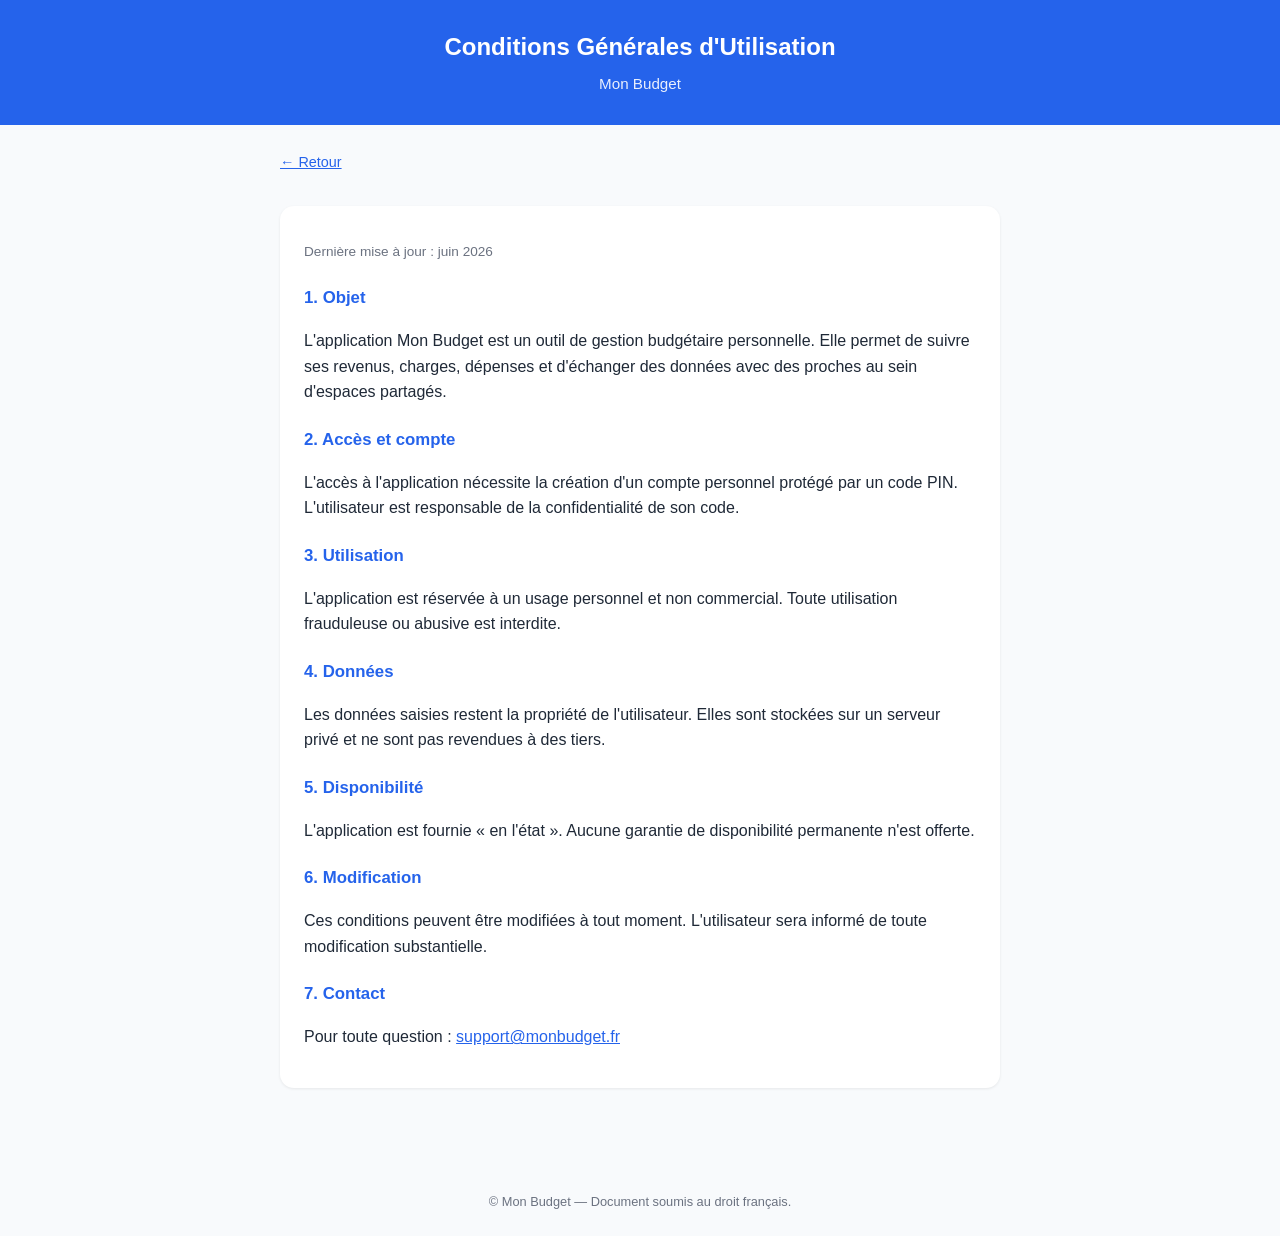
==== cgu.html @ 4097e833 "Pages légales Mon Budget (confidentialité, CGU, mentions légales)" ====
<!DOCTYPE html>
<html lang="fr">
<head>
<meta charset="utf-8">
<meta name="viewport" content="width=device-width, initial-scale=1">
<title>Conditions Générales d'Utilisation — Mon Budget</title>
<link rel="stylesheet" href="style.css">
</head>
<body>
<header><h1>Conditions Générales d'Utilisation</h1><p>Mon Budget</p></header>
<main>
  <a class="back" href="index.html">← Retour</a>
  <div class="card">
    <p class="maj">Dernière mise à jour : juin 2026</p>

    <h2>1. Objet</h2>
    <p>L'application Mon Budget est un outil de gestion budgétaire personnelle. Elle permet
       de suivre ses revenus, charges, dépenses et d'échanger des données avec des proches
       au sein d'espaces partagés.</p>

    <h2>2. Accès et compte</h2>
    <p>L'accès à l'application nécessite la création d'un compte personnel protégé par un
       code PIN. L'utilisateur est responsable de la confidentialité de son code.</p>

    <h2>3. Utilisation</h2>
    <p>L'application est réservée à un usage personnel et non commercial. Toute utilisation
       frauduleuse ou abusive est interdite.</p>

    <h2>4. Données</h2>
    <p>Les données saisies restent la propriété de l'utilisateur. Elles sont stockées sur un
       serveur privé et ne sont pas revendues à des tiers.</p>

    <h2>5. Disponibilité</h2>
    <p>L'application est fournie « en l'état ». Aucune garantie de disponibilité permanente
       n'est offerte.</p>

    <h2>6. Modification</h2>
    <p>Ces conditions peuvent être modifiées à tout moment. L'utilisateur sera informé de
       toute modification substantielle.</p>

    <h2>7. Contact</h2>
    <p>Pour toute question : <a href="mailto:support@monbudget.fr">support@monbudget.fr</a></p>
  </div>
</main>
<footer>© Mon Budget — Document soumis au droit français.</footer>
</body>
</html>
---- style.css ----
:root { --bleu: #2563eb; --txt: #1f2937; --muted: #6b7280; --bg: #f8fafc; }
* { box-sizing: border-box; }
body {
  margin: 0; font-family: -apple-system, BlinkMacSystemFont, "Segoe UI", Roboto, Arial, sans-serif;
  color: var(--txt); background: var(--bg); line-height: 1.6;
}
header {
  background: var(--bleu); color: #fff; padding: 28px 20px; text-align: center;
}
header h1 { margin: 0; font-size: 1.5rem; }
header p { margin: 6px 0 0; opacity: .9; font-size: .95rem; }
main { max-width: 760px; margin: 0 auto; padding: 24px 20px 64px; }
.card {
  background: #fff; border-radius: 14px; padding: 22px 24px; margin: 16px 0;
  box-shadow: 0 1px 3px rgba(0,0,0,.08);
}
h2 { color: var(--bleu); font-size: 1.05rem; margin: 22px 0 6px; }
h2:first-child { margin-top: 0; }
.maj { color: var(--muted); font-size: .85rem; margin-bottom: 18px; }
a { color: var(--bleu); }
.menu { display: flex; flex-direction: column; gap: 12px; }
.menu a {
  display: block; background: #fff; border-radius: 12px; padding: 16px 18px;
  text-decoration: none; color: var(--txt); font-weight: 600;
  box-shadow: 0 1px 3px rgba(0,0,0,.08);
}
.menu a:hover { box-shadow: 0 2px 8px rgba(37,99,235,.18); }
.back { display: inline-block; margin-bottom: 16px; font-size: .9rem; }
footer { text-align: center; color: var(--muted); font-size: .8rem; padding: 24px; }
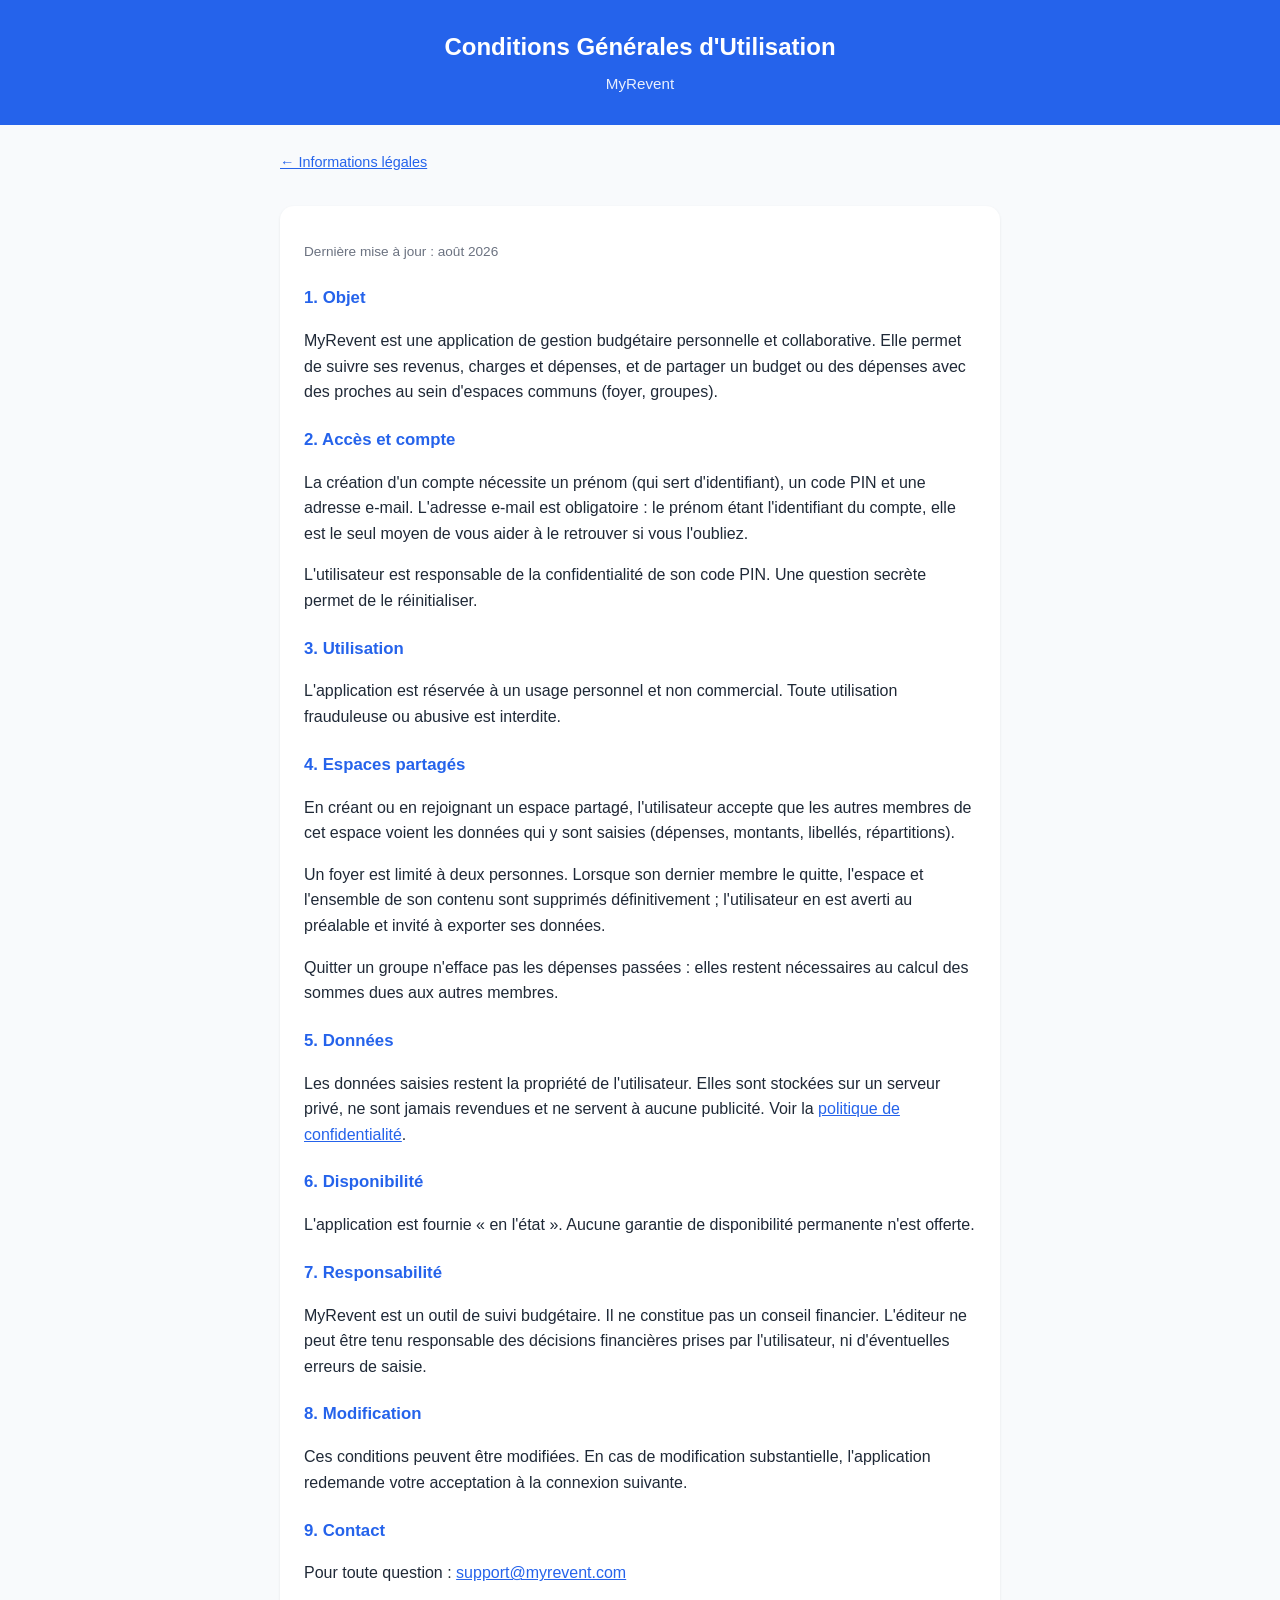
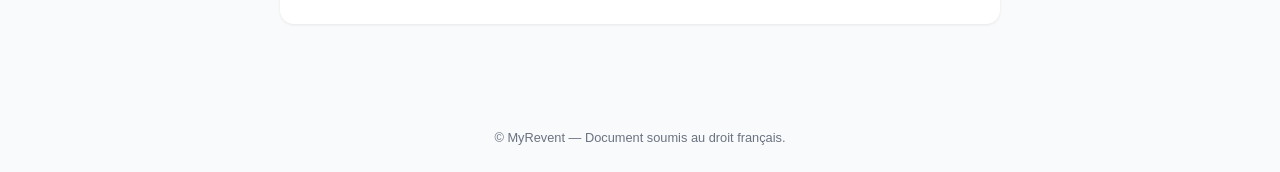
==== commit eb1f8717: "MyRevent : e-mail et Crashlytics declares, nouvelle adresse de contact Les trois textes dataient de " ====
--- a/cgu.html
+++ b/cgu.html
@@ -3,45 +3,66 @@
 <head>
 <meta charset="utf-8">
 <meta name="viewport" content="width=device-width, initial-scale=1">
-<title>Conditions Générales d'Utilisation — Mon Budget</title>
+<title>MyRevent — Conditions Générales d'Utilisation</title>
 <link rel="stylesheet" href="style.css">
 </head>
 <body>
-<header><h1>Conditions Générales d'Utilisation</h1><p>Mon Budget</p></header>
+<header>
+  <h1>Conditions Générales d'Utilisation</h1>
+  <p>MyRevent</p>
+</header>
 <main>
-  <a class="back" href="index.html">← Retour</a>
+  <a class="back" href="index.html">← Informations légales</a>
   <div class="card">
-    <p class="maj">Dernière mise à jour : juin 2026</p>
+    <p class="maj">Dernière mise à jour : août 2026</p>
 
     <h2>1. Objet</h2>
-    <p>L'application Mon Budget est un outil de gestion budgétaire personnelle. Elle permet
-       de suivre ses revenus, charges, dépenses et d'échanger des données avec des proches
-       au sein d'espaces partagés.</p>
+    <p>MyRevent est une application de gestion budgétaire personnelle et collaborative. Elle permet
+       de suivre ses revenus, charges et dépenses, et de partager un budget ou des dépenses avec des
+       proches au sein d'espaces communs (foyer, groupes).</p>
 
     <h2>2. Accès et compte</h2>
-    <p>L'accès à l'application nécessite la création d'un compte personnel protégé par un
-       code PIN. L'utilisateur est responsable de la confidentialité de son code.</p>
+    <p>La création d'un compte nécessite un prénom (qui sert d'identifiant), un code PIN et une
+       adresse e-mail. L'adresse e-mail est obligatoire : le prénom étant l'identifiant du compte,
+       elle est le seul moyen de vous aider à le retrouver si vous l'oubliez.</p>
+    <p>L'utilisateur est responsable de la confidentialité de son code PIN. Une question secrète
+       permet de le réinitialiser.</p>
 
     <h2>3. Utilisation</h2>
     <p>L'application est réservée à un usage personnel et non commercial. Toute utilisation
        frauduleuse ou abusive est interdite.</p>
 
-    <h2>4. Données</h2>
-    <p>Les données saisies restent la propriété de l'utilisateur. Elles sont stockées sur un
-       serveur privé et ne sont pas revendues à des tiers.</p>
+    <h2>4. Espaces partagés</h2>
+    <p>En créant ou en rejoignant un espace partagé, l'utilisateur accepte que les autres membres de
+       cet espace voient les données qui y sont saisies (dépenses, montants, libellés, répartitions).</p>
+    <p>Un foyer est limité à deux personnes. Lorsque son dernier membre le quitte, l'espace et
+       l'ensemble de son contenu sont supprimés définitivement ; l'utilisateur en est averti au
+       préalable et invité à exporter ses données.</p>
+    <p>Quitter un groupe n'efface pas les dépenses passées : elles restent nécessaires au calcul des
+       sommes dues aux autres membres.</p>
 
-    <h2>5. Disponibilité</h2>
-    <p>L'application est fournie « en l'état ». Aucune garantie de disponibilité permanente
-       n'est offerte.</p>
+    <h2>5. Données</h2>
+    <p>Les données saisies restent la propriété de l'utilisateur. Elles sont stockées sur un serveur
+       privé, ne sont jamais revendues et ne servent à aucune publicité. Voir la
+       <a href="confidentialite.html">politique de confidentialité</a>.</p>
 
-    <h2>6. Modification</h2>
-    <p>Ces conditions peuvent être modifiées à tout moment. L'utilisateur sera informé de
-       toute modification substantielle.</p>
+    <h2>6. Disponibilité</h2>
+    <p>L'application est fournie « en l'état ». Aucune garantie de disponibilité permanente n'est
+       offerte.</p>
 
-    <h2>7. Contact</h2>
-    <p>Pour toute question : <a href="mailto:support@monbudget.fr">support@monbudget.fr</a></p>
+    <h2>7. Responsabilité</h2>
+    <p>MyRevent est un outil de suivi budgétaire. Il ne constitue pas un conseil financier.
+       L'éditeur ne peut être tenu responsable des décisions financières prises par l'utilisateur,
+       ni d'éventuelles erreurs de saisie.</p>
+
+    <h2>8. Modification</h2>
+    <p>Ces conditions peuvent être modifiées. En cas de modification substantielle, l'application
+       redemande votre acceptation à la connexion suivante.</p>
+
+    <h2>9. Contact</h2>
+    <p>Pour toute question : <a href="mailto:support@myrevent.com">support@myrevent.com</a></p>
   </div>
 </main>
-<footer>© Mon Budget — Document soumis au droit français.</footer>
+<footer>© MyRevent — Document soumis au droit français.</footer>
 </body>
 </html>
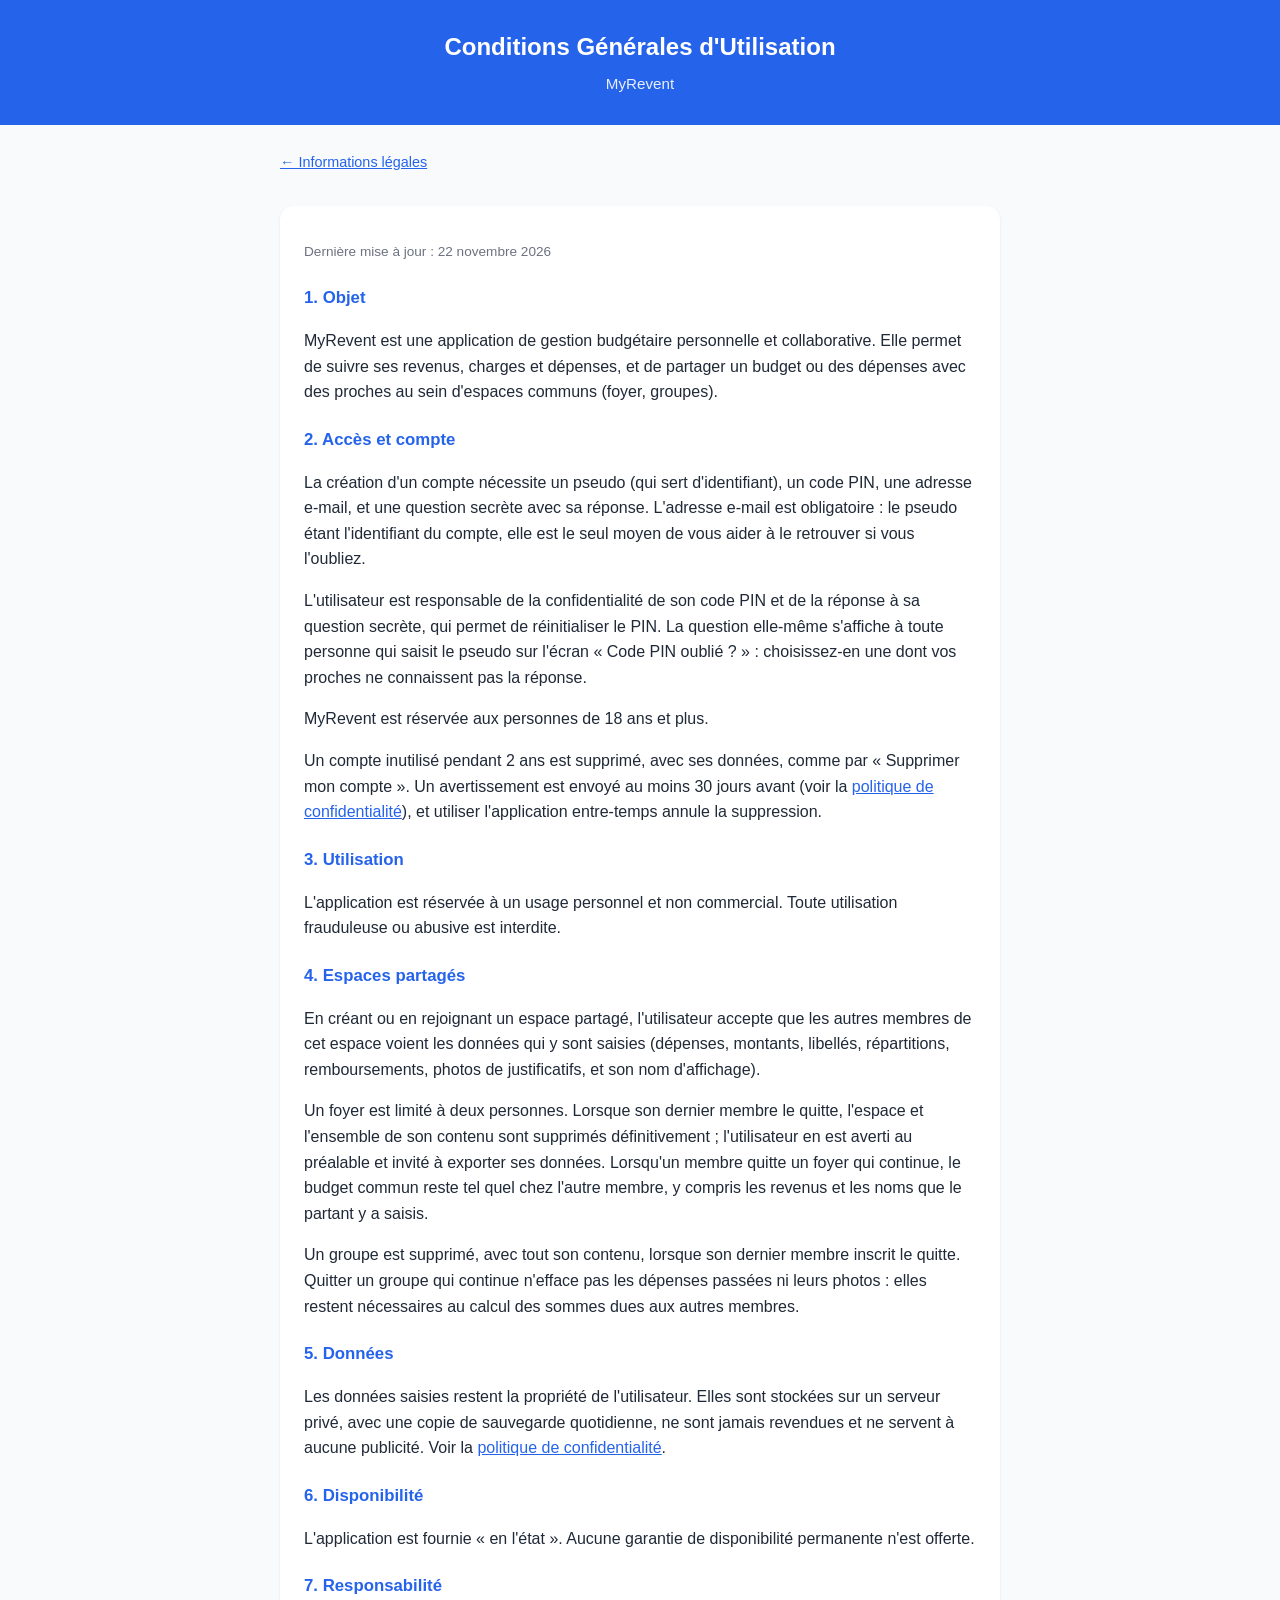
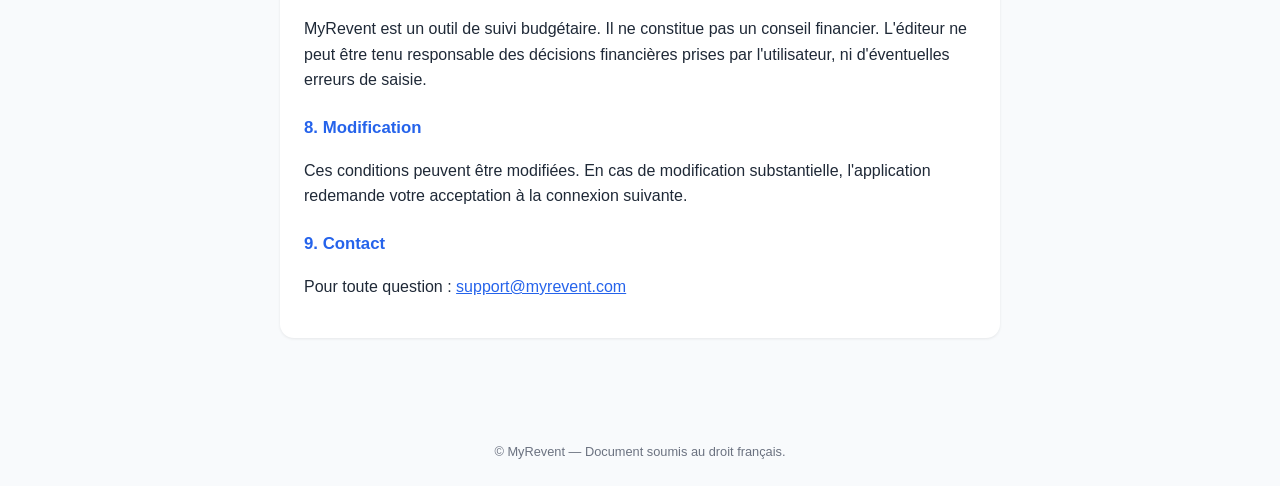
==== commit 5cfaf6bc: "Textes de novembre 2026 : hebergeur OVH, comptes inutilises, securite du serveur Politique de confid" ====
--- a/cgu.html
+++ b/cgu.html
@@ -14,7 +14,7 @@
 <main>
   <a class="back" href="index.html">← Informations légales</a>
   <div class="card">
-    <p class="maj">Dernière mise à jour : août 2026</p>
+    <p class="maj">Dernière mise à jour : 22 novembre 2026</p>
 
     <h2>1. Objet</h2>
     <p>MyRevent est une application de gestion budgétaire personnelle et collaborative. Elle permet
@@ -22,11 +22,19 @@
        proches au sein d'espaces communs (foyer, groupes).</p>
 
     <h2>2. Accès et compte</h2>
-    <p>La création d'un compte nécessite un prénom (qui sert d'identifiant), un code PIN et une
-       adresse e-mail. L'adresse e-mail est obligatoire : le prénom étant l'identifiant du compte,
-       elle est le seul moyen de vous aider à le retrouver si vous l'oubliez.</p>
-    <p>L'utilisateur est responsable de la confidentialité de son code PIN. Une question secrète
-       permet de le réinitialiser.</p>
+    <p>La création d'un compte nécessite un pseudo (qui sert d'identifiant), un code PIN, une
+       adresse e-mail, et une question secrète avec sa réponse. L'adresse e-mail est obligatoire :
+       le pseudo étant l'identifiant du compte, elle est le seul moyen de vous aider à le retrouver
+       si vous l'oubliez.</p>
+    <p>L'utilisateur est responsable de la confidentialité de son code PIN et de la réponse à sa
+       question secrète, qui permet de réinitialiser le PIN. La question elle-même s'affiche à
+       toute personne qui saisit le pseudo sur l'écran « Code PIN oublié ? » : choisissez-en une
+       dont vos proches ne connaissent pas la réponse.</p>
+    <p>MyRevent est réservée aux personnes de 18 ans et plus.</p>
+    <p>Un compte inutilisé pendant 2 ans est supprimé, avec ses données, comme par « Supprimer
+       mon compte ». Un avertissement est envoyé au moins 30 jours avant (voir la
+       <a href="confidentialite.html">politique de confidentialité</a>), et utiliser
+       l'application entre-temps annule la suppression.</p>
 
     <h2>3. Utilisation</h2>
     <p>L'application est réservée à un usage personnel et non commercial. Toute utilisation
@@ -34,17 +42,21 @@
 
     <h2>4. Espaces partagés</h2>
     <p>En créant ou en rejoignant un espace partagé, l'utilisateur accepte que les autres membres de
-       cet espace voient les données qui y sont saisies (dépenses, montants, libellés, répartitions).</p>
+       cet espace voient les données qui y sont saisies (dépenses, montants, libellés, répartitions,
+       remboursements, photos de justificatifs, et son nom d'affichage).</p>
     <p>Un foyer est limité à deux personnes. Lorsque son dernier membre le quitte, l'espace et
        l'ensemble de son contenu sont supprimés définitivement ; l'utilisateur en est averti au
-       préalable et invité à exporter ses données.</p>
-    <p>Quitter un groupe n'efface pas les dépenses passées : elles restent nécessaires au calcul des
-       sommes dues aux autres membres.</p>
+       préalable et invité à exporter ses données. Lorsqu'un membre quitte un foyer qui continue,
+       le budget commun reste tel quel chez l'autre membre, y compris les revenus et les noms que
+       le partant y a saisis.</p>
+    <p>Un groupe est supprimé, avec tout son contenu, lorsque son dernier membre inscrit le quitte.
+       Quitter un groupe qui continue n'efface pas les dépenses passées ni leurs photos : elles
+       restent nécessaires au calcul des sommes dues aux autres membres.</p>
 
     <h2>5. Données</h2>
     <p>Les données saisies restent la propriété de l'utilisateur. Elles sont stockées sur un serveur
-       privé, ne sont jamais revendues et ne servent à aucune publicité. Voir la
-       <a href="confidentialite.html">politique de confidentialité</a>.</p>
+       privé, avec une copie de sauvegarde quotidienne, ne sont jamais revendues et ne servent à
+       aucune publicité. Voir la <a href="confidentialite.html">politique de confidentialité</a>.</p>
 
     <h2>6. Disponibilité</h2>
     <p>L'application est fournie « en l'état ». Aucune garantie de disponibilité permanente n'est
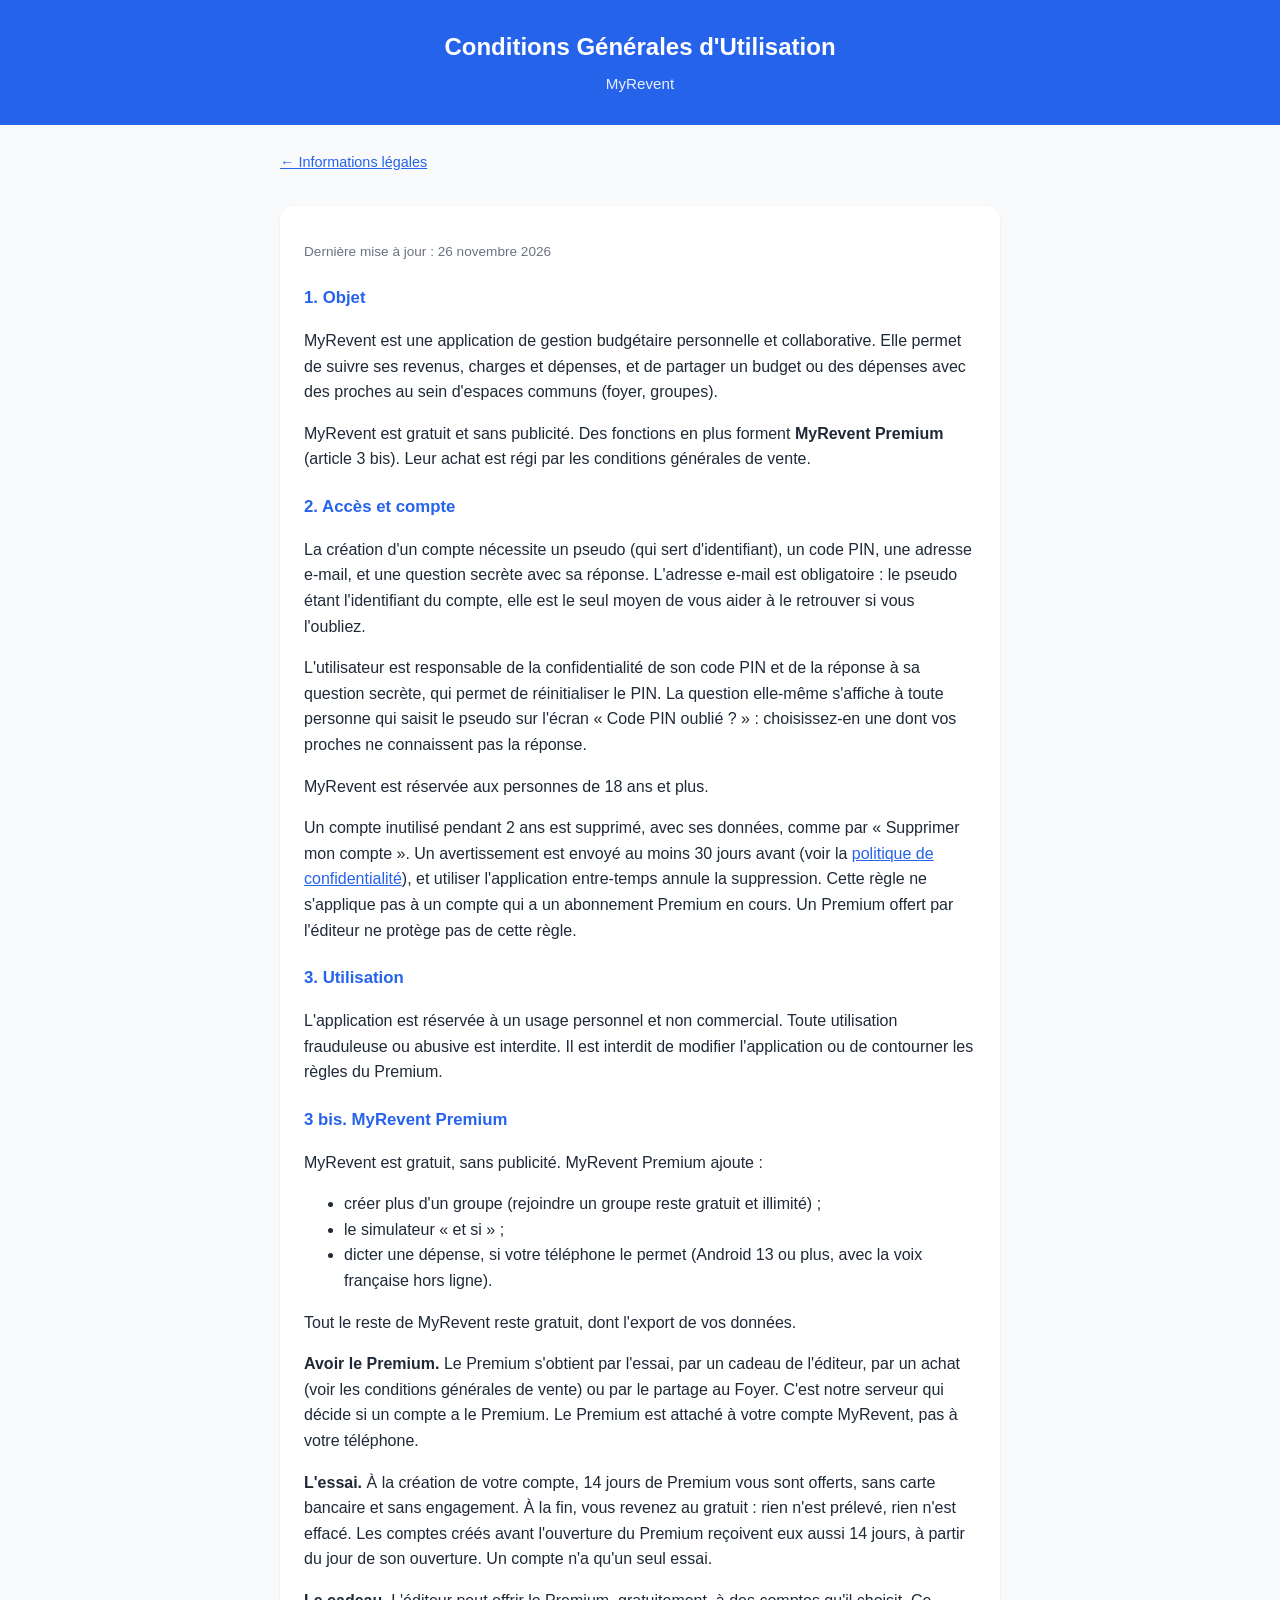
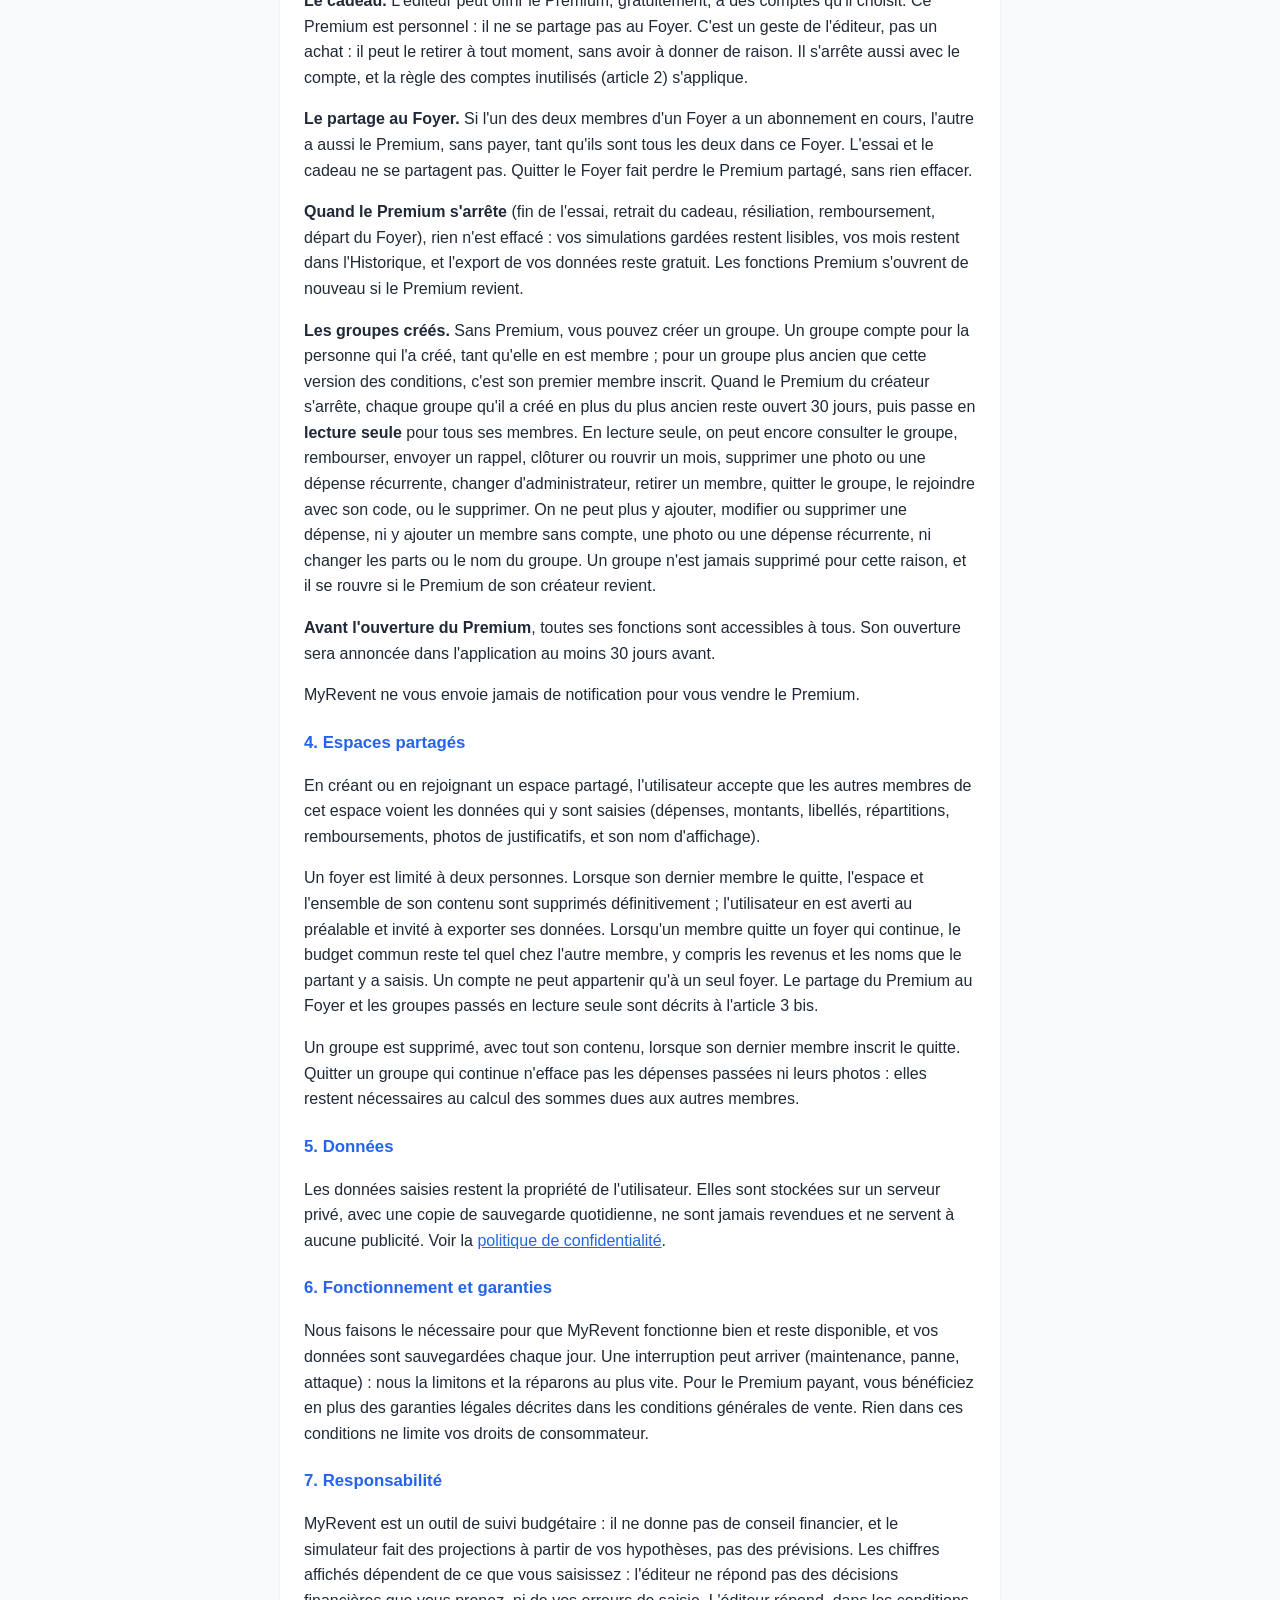
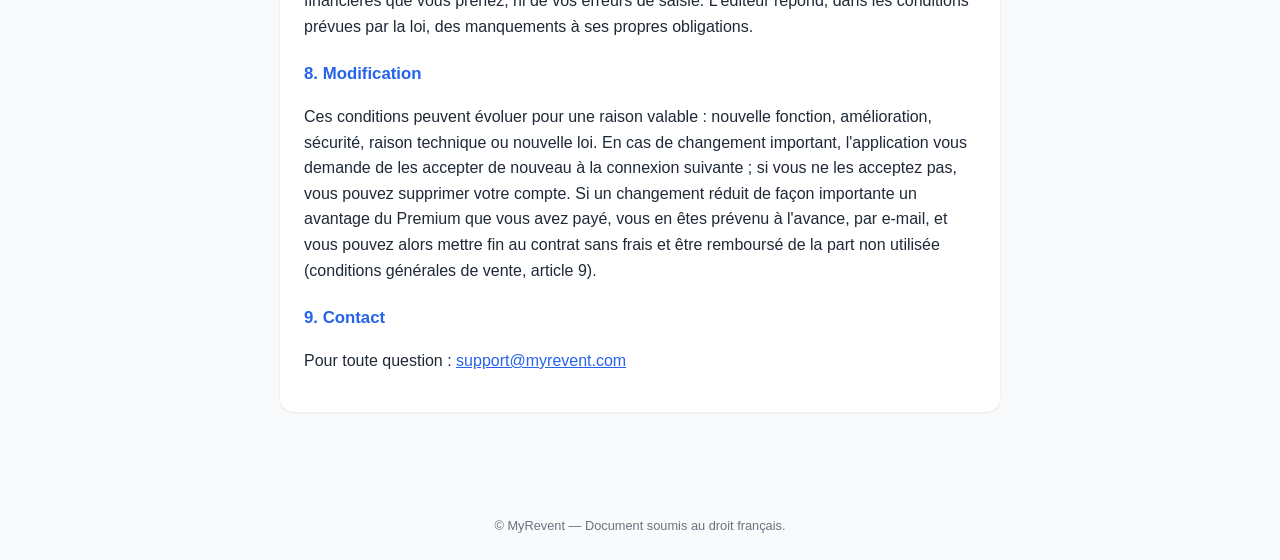
==== commit b8f626f4: "Politique et CGU du 26 novembre 2026 (lot 1 du payant)" ====
--- a/cgu.html
+++ b/cgu.html
@@ -14,12 +14,15 @@
 <main>
   <a class="back" href="index.html">← Informations légales</a>
   <div class="card">
-    <p class="maj">Dernière mise à jour : 22 novembre 2026</p>
+    <p class="maj">Dernière mise à jour : 26 novembre 2026</p>
 
     <h2>1. Objet</h2>
     <p>MyRevent est une application de gestion budgétaire personnelle et collaborative. Elle permet
        de suivre ses revenus, charges et dépenses, et de partager un budget ou des dépenses avec des
        proches au sein d'espaces communs (foyer, groupes).</p>
+    <p>MyRevent est gratuit et sans publicité. Des fonctions en plus forment
+       <strong>MyRevent Premium</strong> (article 3 bis). Leur achat est régi par les conditions
+       générales de vente.</p>
 
     <h2>2. Accès et compte</h2>
     <p>La création d'un compte nécessite un pseudo (qui sert d'identifiant), un code PIN, une
@@ -34,11 +37,60 @@
     <p>Un compte inutilisé pendant 2 ans est supprimé, avec ses données, comme par « Supprimer
        mon compte ». Un avertissement est envoyé au moins 30 jours avant (voir la
        <a href="confidentialite.html">politique de confidentialité</a>), et utiliser
-       l'application entre-temps annule la suppression.</p>
+       l'application entre-temps annule la suppression. Cette règle ne s'applique pas à un
+       compte qui a un abonnement Premium en cours. Un Premium offert par l'éditeur ne protège
+       pas de cette règle.</p>
 
     <h2>3. Utilisation</h2>
     <p>L'application est réservée à un usage personnel et non commercial. Toute utilisation
-       frauduleuse ou abusive est interdite.</p>
+       frauduleuse ou abusive est interdite. Il est interdit de modifier l'application ou de
+       contourner les règles du Premium.</p>
+
+    <h2>3 bis. MyRevent Premium</h2>
+    <p>MyRevent est gratuit, sans publicité. MyRevent Premium ajoute :</p>
+    <ul>
+      <li>créer plus d'un groupe (rejoindre un groupe reste gratuit et illimité) ;</li>
+      <li>le simulateur « et si » ;</li>
+      <li>dicter une dépense, si votre téléphone le permet (Android 13 ou plus, avec la voix
+          française hors ligne).</li>
+    </ul>
+    <p>Tout le reste de MyRevent reste gratuit, dont l'export de vos données.</p>
+    <p><strong>Avoir le Premium.</strong> Le Premium s'obtient par l'essai, par un cadeau de
+       l'éditeur, par un achat (voir les conditions générales de vente) ou par le partage au
+       Foyer. C'est notre serveur qui décide si un compte a le Premium. Le Premium est attaché à
+       votre compte MyRevent, pas à votre téléphone.</p>
+    <p><strong>L'essai.</strong> À la création de votre compte, 14 jours de Premium vous sont
+       offerts, sans carte bancaire et sans engagement. À la fin, vous revenez au gratuit : rien
+       n'est prélevé, rien n'est effacé. Les comptes créés avant l'ouverture du Premium reçoivent
+       eux aussi 14 jours, à partir du jour de son ouverture. Un compte n'a qu'un seul essai.</p>
+    <p><strong>Le cadeau.</strong> L'éditeur peut offrir le Premium, gratuitement, à des comptes
+       qu'il choisit. Ce Premium est personnel : il ne se partage pas au Foyer. C'est un geste de
+       l'éditeur, pas un achat : il peut le retirer à tout moment, sans avoir à donner de raison.
+       Il s'arrête aussi avec le compte, et la règle des comptes inutilisés (article 2)
+       s'applique.</p>
+    <p><strong>Le partage au Foyer.</strong> Si l'un des deux membres d'un Foyer a un abonnement
+       en cours, l'autre a aussi le Premium, sans payer, tant qu'ils sont tous les deux dans ce
+       Foyer. L'essai et le cadeau ne se partagent pas. Quitter le Foyer fait perdre le Premium
+       partagé, sans rien effacer.</p>
+    <p><strong>Quand le Premium s'arrête</strong> (fin de l'essai, retrait du cadeau,
+       résiliation, remboursement, départ du Foyer), rien n'est effacé : vos simulations gardées
+       restent lisibles, vos mois restent dans l'Historique, et l'export de vos données reste
+       gratuit. Les fonctions Premium s'ouvrent de nouveau si le Premium revient.</p>
+    <p><strong>Les groupes créés.</strong> Sans Premium, vous pouvez créer un groupe. Un groupe
+       compte pour la personne qui l'a créé, tant qu'elle en est membre ; pour un groupe plus
+       ancien que cette version des conditions, c'est son premier membre inscrit. Quand le
+       Premium du créateur s'arrête, chaque groupe qu'il a créé en plus du plus ancien reste
+       ouvert 30 jours, puis passe en <strong>lecture seule</strong> pour tous ses membres. En
+       lecture seule, on peut encore consulter le groupe, rembourser, envoyer un rappel, clôturer
+       ou rouvrir un mois, supprimer une photo ou une dépense récurrente, changer
+       d'administrateur, retirer un membre, quitter le groupe, le rejoindre avec son code, ou le
+       supprimer. On ne peut plus y ajouter, modifier ou supprimer une dépense, ni y ajouter un
+       membre sans compte, une photo ou une dépense récurrente, ni changer les parts ou le nom du
+       groupe. Un groupe n'est jamais supprimé pour cette raison, et il se rouvre si le Premium de
+       son créateur revient.</p>
+    <p><strong>Avant l'ouverture du Premium</strong>, toutes ses fonctions sont accessibles à
+       tous. Son ouverture sera annoncée dans l'application au moins 30 jours avant.</p>
+    <p>MyRevent ne vous envoie jamais de notification pour vous vendre le Premium.</p>
 
     <h2>4. Espaces partagés</h2>
     <p>En créant ou en rejoignant un espace partagé, l'utilisateur accepte que les autres membres de
@@ -48,7 +100,9 @@
        l'ensemble de son contenu sont supprimés définitivement ; l'utilisateur en est averti au
        préalable et invité à exporter ses données. Lorsqu'un membre quitte un foyer qui continue,
        le budget commun reste tel quel chez l'autre membre, y compris les revenus et les noms que
-       le partant y a saisis.</p>
+       le partant y a saisis. Un compte ne peut appartenir qu'à un seul foyer. Le partage du
+       Premium au Foyer et les groupes passés en lecture seule sont décrits à
+       l'article 3 bis.</p>
     <p>Un groupe est supprimé, avec tout son contenu, lorsque son dernier membre inscrit le quitte.
        Quitter un groupe qui continue n'efface pas les dépenses passées ni leurs photos : elles
        restent nécessaires au calcul des sommes dues aux autres membres.</p>
@@ -58,18 +112,28 @@
        privé, avec une copie de sauvegarde quotidienne, ne sont jamais revendues et ne servent à
        aucune publicité. Voir la <a href="confidentialite.html">politique de confidentialité</a>.</p>
 
-    <h2>6. Disponibilité</h2>
-    <p>L'application est fournie « en l'état ». Aucune garantie de disponibilité permanente n'est
-       offerte.</p>
+    <h2>6. Fonctionnement et garanties</h2>
+    <p>Nous faisons le nécessaire pour que MyRevent fonctionne bien et reste disponible, et vos
+       données sont sauvegardées chaque jour. Une interruption peut arriver (maintenance, panne,
+       attaque) : nous la limitons et la réparons au plus vite. Pour le Premium payant, vous
+       bénéficiez en plus des garanties légales décrites dans les conditions générales de vente.
+       Rien dans ces conditions ne limite vos droits de consommateur.</p>
 
     <h2>7. Responsabilité</h2>
-    <p>MyRevent est un outil de suivi budgétaire. Il ne constitue pas un conseil financier.
-       L'éditeur ne peut être tenu responsable des décisions financières prises par l'utilisateur,
-       ni d'éventuelles erreurs de saisie.</p>
+    <p>MyRevent est un outil de suivi budgétaire : il ne donne pas de conseil financier, et le
+       simulateur fait des projections à partir de vos hypothèses, pas des prévisions. Les
+       chiffres affichés dépendent de ce que vous saisissez : l'éditeur ne répond pas des
+       décisions financières que vous prenez, ni de vos erreurs de saisie. L'éditeur répond, dans
+       les conditions prévues par la loi, des manquements à ses propres obligations.</p>
 
     <h2>8. Modification</h2>
-    <p>Ces conditions peuvent être modifiées. En cas de modification substantielle, l'application
-       redemande votre acceptation à la connexion suivante.</p>
+    <p>Ces conditions peuvent évoluer pour une raison valable : nouvelle fonction, amélioration,
+       sécurité, raison technique ou nouvelle loi. En cas de changement important, l'application
+       vous demande de les accepter de nouveau à la connexion suivante ; si vous ne les acceptez
+       pas, vous pouvez supprimer votre compte. Si un changement réduit de façon importante un
+       avantage du Premium que vous avez payé, vous en êtes prévenu à l'avance, par e-mail, et
+       vous pouvez alors mettre fin au contrat sans frais et être remboursé de la part non
+       utilisée (conditions générales de vente, article 9).</p>
 
     <h2>9. Contact</h2>
     <p>Pour toute question : <a href="mailto:support@myrevent.com">support@myrevent.com</a></p>
